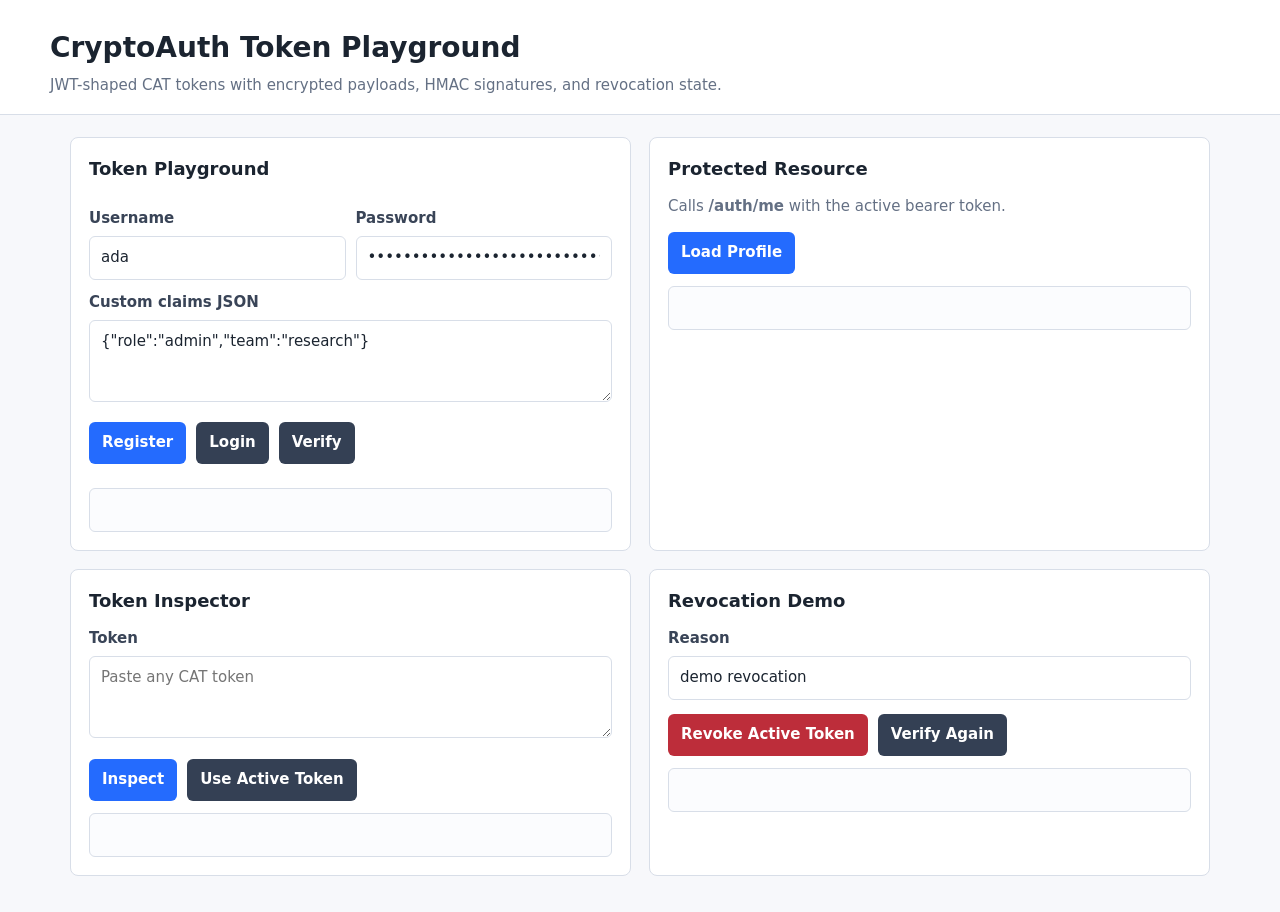
==== static/index.html @ 7becfbbe "auth service" ====
<!doctype html>
<html lang="en">
<head>
  <meta charset="utf-8">
  <meta name="viewport" content="width=device-width, initial-scale=1">
  <title>CryptoAuth Token Playground</title>
  <style>
    :root {
      color-scheme: light;
      --bg: #f7f8fb;
      --panel: #ffffff;
      --text: #1b2430;
      --muted: #647084;
      --line: #d8dee8;
      --accent: #246bfe;
      --good: #0f8b5f;
      --bad: #bd2d3a;
      --header: #e7f0ff;
      --payload: #fff3cf;
      --signature: #e7f7eb;
    }

    * { box-sizing: border-box; }
    body {
      margin: 0;
      background: var(--bg);
      color: var(--text);
      font: 15px/1.45 system-ui, -apple-system, BlinkMacSystemFont, "Segoe UI", sans-serif;
    }
    header {
      padding: 28px max(20px, calc((100vw - 1180px) / 2)) 18px;
      border-bottom: 1px solid var(--line);
      background: #fff;
    }
    h1 { margin: 0 0 6px; font-size: 28px; letter-spacing: 0; }
    p { margin: 0; color: var(--muted); }
    main {
      max-width: 1180px;
      margin: 0 auto;
      padding: 22px 20px 36px;
      display: grid;
      grid-template-columns: repeat(2, minmax(0, 1fr));
      gap: 18px;
    }
    section {
      background: var(--panel);
      border: 1px solid var(--line);
      border-radius: 8px;
      padding: 18px;
      min-width: 0;
    }
    h2 { margin: 0 0 14px; font-size: 18px; }
    label { display: block; margin: 12px 0 6px; color: #394457; font-weight: 600; }
    input, textarea {
      width: 100%;
      border: 1px solid var(--line);
      border-radius: 6px;
      padding: 10px 11px;
      font: inherit;
      color: var(--text);
      background: #fff;
    }
    textarea { min-height: 82px; resize: vertical; }
    .row { display: grid; grid-template-columns: 1fr 1fr; gap: 10px; }
    .actions { display: flex; flex-wrap: wrap; gap: 10px; margin-top: 14px; }
    button {
      border: 0;
      border-radius: 6px;
      padding: 10px 13px;
      background: var(--accent);
      color: #fff;
      font: inherit;
      font-weight: 700;
      cursor: pointer;
    }
    button.secondary { background: #344054; }
    button.danger { background: var(--bad); }
    pre {
      margin: 12px 0 0;
      padding: 12px;
      border-radius: 6px;
      border: 1px solid var(--line);
      overflow: auto;
      background: #fbfcfe;
      min-height: 44px;
      white-space: pre-wrap;
      overflow-wrap: anywhere;
    }
    .token-parts { display: grid; gap: 8px; margin-top: 12px; }
    .part {
      padding: 10px;
      border-radius: 6px;
      overflow-wrap: anywhere;
      font-family: ui-monospace, SFMono-Regular, Menlo, Consolas, monospace;
      font-size: 12px;
    }
    .header { background: var(--header); }
    .payload { background: var(--payload); }
    .signature { background: var(--signature); }
    .status { margin-top: 12px; font-weight: 700; }
    .ok { color: var(--good); }
    .err { color: var(--bad); }
    @media (max-width: 820px) {
      main, .row { grid-template-columns: 1fr; }
      h1 { font-size: 23px; }
    }
  </style>
</head>
<body>
  <header>
    <h1>CryptoAuth Token Playground</h1>
    <p>JWT-shaped CAT tokens with encrypted payloads, HMAC signatures, and revocation state.</p>
  </header>

  <main>
    <section>
      <h2>Token Playground</h2>
      <div class="row">
        <div>
          <label for="username">Username</label>
          <input id="username" value="ada">
        </div>
        <div>
          <label for="password">Password</label>
          <input id="password" type="password" value="correct horse battery staple">
        </div>
      </div>
      <label for="claims">Custom claims JSON</label>
      <textarea id="claims">{"role":"admin","team":"research"}</textarea>
      <div class="actions">
        <button onclick="registerUser()">Register</button>
        <button class="secondary" onclick="loginUser()">Login</button>
        <button class="secondary" onclick="verifyActive()">Verify</button>
      </div>
      <div id="playground-status" class="status"></div>
      <div id="token-parts" class="token-parts"></div>
      <pre id="login-output"></pre>
    </section>

    <section>
      <h2>Protected Resource</h2>
      <p>Calls <strong>/auth/me</strong> with the active bearer token.</p>
      <div class="actions">
        <button onclick="loadMe()">Load Profile</button>
      </div>
      <pre id="me-output"></pre>
    </section>

    <section>
      <h2>Token Inspector</h2>
      <label for="inspect-token">Token</label>
      <textarea id="inspect-token" placeholder="Paste any CAT token"></textarea>
      <div class="actions">
        <button onclick="inspectToken()">Inspect</button>
        <button class="secondary" onclick="useActiveForInspect()">Use Active Token</button>
      </div>
      <pre id="inspect-output"></pre>
    </section>

    <section>
      <h2>Revocation Demo</h2>
      <label for="revoke-reason">Reason</label>
      <input id="revoke-reason" value="demo revocation">
      <div class="actions">
        <button class="danger" onclick="revokeActive()">Revoke Active Token</button>
        <button class="secondary" onclick="verifyActive()">Verify Again</button>
      </div>
      <pre id="revoke-output"></pre>
    </section>
  </main>

  <script>
    let activeToken = "";

    function show(id, value, ok = true) {
      const el = document.getElementById(id);
      el.textContent = typeof value === "string" ? value : JSON.stringify(value, null, 2);
      if (id.endsWith("status")) {
        el.className = "status " + (ok ? "ok" : "err");
      }
    }

    async function api(path, options = {}) {
      const response = await fetch(path, {
        ...options,
        headers: { "Content-Type": "application/json", ...(options.headers || {}) }
      });
      const data = await response.json();
      if (!response.ok) throw new Error(data.detail || JSON.stringify(data));
      return data;
    }

    function claimsFromInput() {
      const raw = document.getElementById("claims").value.trim();
      return raw ? JSON.parse(raw) : {};
    }

    function renderToken(token) {
      const [header, payload, signature] = token.split(".");
      document.getElementById("token-parts").innerHTML = `
        <div class="part header"><strong>Header</strong><br>${header}</div>
        <div class="part payload"><strong>Encrypted payload</strong><br>${payload}</div>
        <div class="part signature"><strong>Signature</strong><br>${signature}</div>
      `;
      document.getElementById("inspect-token").value = token;
    }

    async function registerUser() {
      try {
        const data = await api("/auth/register", {
          method: "POST",
          body: JSON.stringify({
            username: document.getElementById("username").value,
            password: document.getElementById("password").value,
            claims: claimsFromInput()
          })
        });
        show("playground-status", "Registered " + data.username, true);
      } catch (err) {
        show("playground-status", err.message, false);
      }
    }

    async function loginUser() {
      try {
        const data = await api("/auth/login", {
          method: "POST",
          body: JSON.stringify({
            username: document.getElementById("username").value,
            password: document.getElementById("password").value
          })
        });
        activeToken = data.token;
        renderToken(activeToken);
        show("login-output", data);
        show("playground-status", "Logged in and received CAT token", true);
      } catch (err) {
        show("playground-status", err.message, false);
      }
    }

    async function verifyActive() {
      try {
        const data = await api("/auth/verify", { method: "POST", body: JSON.stringify({ token: activeToken }) });
        show("login-output", data);
        show("playground-status", "Token is valid", true);
      } catch (err) {
        show("login-output", err.message);
        show("playground-status", "Token verification failed", false);
      }
    }

    async function loadMe() {
      try {
        const data = await api("/auth/me", { headers: { Authorization: "Bearer " + activeToken } });
        show("me-output", data);
      } catch (err) {
        show("me-output", err.message);
      }
    }

    function useActiveForInspect() {
      document.getElementById("inspect-token").value = activeToken;
    }

    async function inspectToken() {
      try {
        const token = encodeURIComponent(document.getElementById("inspect-token").value.trim());
        const data = await api("/auth/inspect?token=" + token);
        show("inspect-output", data);
      } catch (err) {
        show("inspect-output", err.message);
      }
    }

    async function revokeActive() {
      try {
        const data = await api("/auth/revoke", {
          method: "POST",
          body: JSON.stringify({ token: activeToken, reason: document.getElementById("revoke-reason").value })
        });
        show("revoke-output", data);
      } catch (err) {
        show("revoke-output", err.message);
      }
    }
  </script>
</body>
</html>
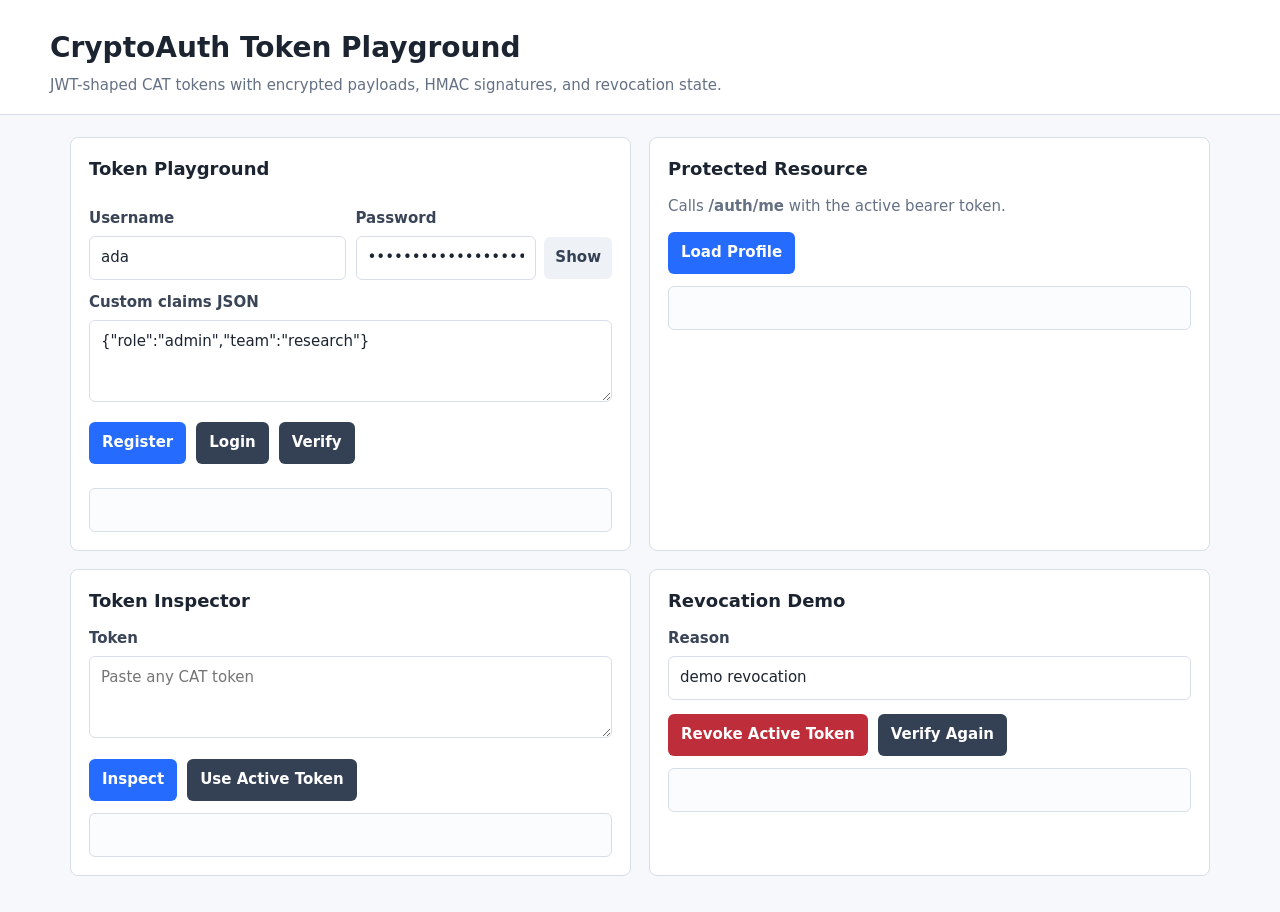
==== commit aee7144d: "show password" ====
--- a/static/index.html
+++ b/static/index.html
@@ -60,6 +60,20 @@
       color: var(--text);
       background: #fff;
     }
+    .password-control {
+      display: grid;
+      grid-template-columns: minmax(0, 1fr) auto;
+      gap: 8px;
+      align-items: center;
+    }
+    .password-control input { min-width: 0; }
+    .password-toggle {
+      min-width: 64px;
+      padding: 10px 11px;
+      background: #eef2f7;
+      color: #344054;
+    }
+    .password-toggle:hover { background: #e2e8f0; }
     textarea { min-height: 82px; resize: vertical; }
     .row { display: grid; grid-template-columns: 1fr 1fr; gap: 10px; }
     .actions { display: flex; flex-wrap: wrap; gap: 10px; margin-top: 14px; }
@@ -122,7 +136,10 @@
         </div>
         <div>
           <label for="password">Password</label>
-          <input id="password" type="password" value="correct horse battery staple">
+          <div class="password-control">
+            <input id="password" type="password" value="correct horse battery staple">
+            <button id="password-toggle" class="password-toggle" type="button" onclick="togglePassword()">Show</button>
+          </div>
         </div>
       </div>
       <label for="claims">Custom claims JSON</label>
@@ -171,6 +188,15 @@
 
   <script>
     let activeToken = "";
+
+    function togglePassword() {
+      const input = document.getElementById("password");
+      const button = document.getElementById("password-toggle");
+      const showing = input.type === "text";
+      input.type = showing ? "password" : "text";
+      button.textContent = showing ? "Show" : "Hide";
+      button.setAttribute("aria-label", showing ? "Show password" : "Hide password");
+    }
 
     function show(id, value, ok = true) {
       const el = document.getElementById(id);
